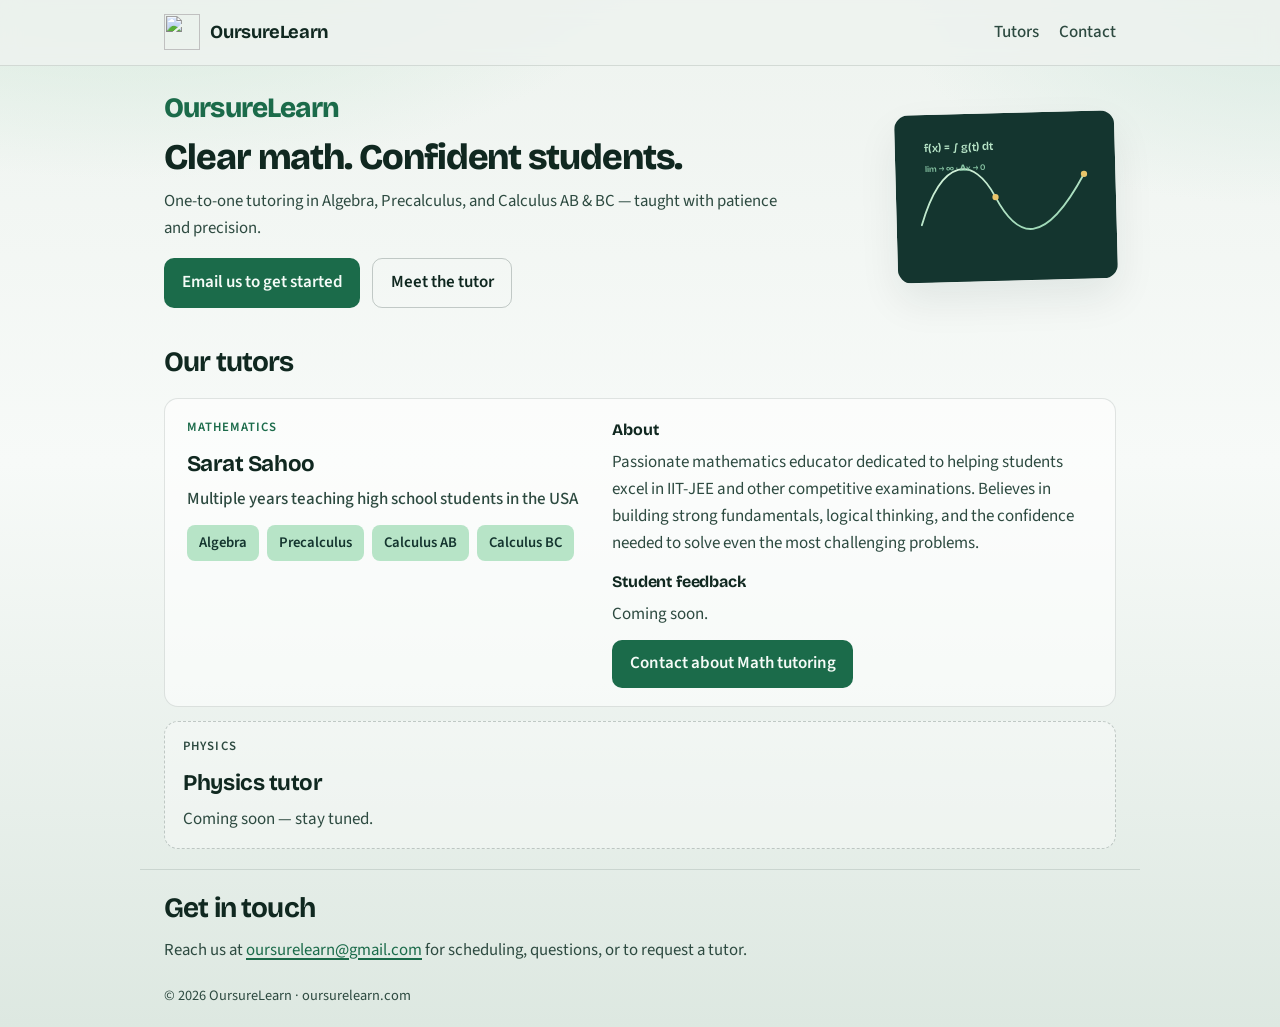
==== index.html @ 03bbeed2 "Add files via upload" ====
<!DOCTYPE html>
<html lang="en">
  <head>
    <meta charset="UTF-8" />
    <meta name="viewport" content="width=device-width, initial-scale=1" />
    <title>OursureLearn — Math Tutoring</title>
    <meta
      name="description"
      content="OursureLearn connects students with experienced tutors. Math tutoring with Sarat Sahoo — Algebra, Precalculus, Calculus AB & BC."
    />
    <link rel="icon" href="assets/favicon.svg" type="image/svg+xml" />
    <link rel="preconnect" href="https://fonts.googleapis.com" />
    <link rel="preconnect" href="https://fonts.gstatic.com" crossorigin />
    <link
      href="https://fonts.googleapis.com/css2?family=Bricolage+Grotesque:opsz,wght@12..96,500;12..96,700;12..96,800&family=Source+Sans+3:wght@400;500;600&display=swap"
      rel="stylesheet"
    />
    <link rel="stylesheet" href="styles.css" />
  </head>
  <body>
    <header class="site-header">
      <div class="site-header-inner">
        <a class="brand" href="#top" aria-label="OursureLearn home">
          <img src="assets/logo.svg" alt="" width="36" height="36" />
          <span>OursureLearn</span>
        </a>
        <nav class="nav" aria-label="Primary">
          <a href="#tutors">Tutors</a>
          <a href="#contact">Contact</a>
        </nav>
      </div>
    </header>

    <main id="top">
      <section class="hero" aria-labelledby="hero-heading">
        <div class="hero-copy">
          <p class="brand-mark">OursureLearn</p>
          <h1 id="hero-heading">Clear math. Confident students.</h1>
          <p class="lede">
            One-to-one tutoring in Algebra, Precalculus, and Calculus AB &amp; BC — taught with patience and precision.
          </p>
          <div class="cta-row">
            <a class="btn primary" href="mailto:oursurelearn@gmail.com"
              >Email us to get started</a
            >
            <a class="btn ghost" href="#tutors">Meet the tutor</a>
          </div>
        </div>
        <div class="hero-visual" aria-hidden="true">
          <div class="board">
            <svg class="board-art" viewBox="0 0 420 320" role="img">
              <defs>
                <linearGradient id="chalk" x1="0" y1="0" x2="1" y2="1">
                  <stop offset="0%" stop-color="#d8f3dc" />
                  <stop offset="100%" stop-color="#95d5b2" />
                </linearGradient>
              </defs>
              <rect width="420" height="320" rx="4" fill="#14352f" />
              <path
                d="M48 210 C90 80, 150 80, 190 160 S280 260, 360 120"
                fill="none"
                stroke="url(#chalk)"
                stroke-width="3.5"
                stroke-linecap="round"
              />
              <text x="56" y="70" class="eq" fill="#b7e4c7">f(x) = ∫ g(t) dt</text>
              <text x="56" y="108" class="eq small" fill="#95d5b2">
                lim → ∞ · Δx → 0
              </text>
              <circle cx="190" cy="160" r="6" fill="#e9c46a" />
              <circle cx="360" cy="120" r="6" fill="#e9c46a" />
            </svg>
          </div>
        </div>
      </section>

      <section id="tutors" class="tutors" aria-labelledby="tutors-heading">
        <div class="section-head">
          <h2 id="tutors-heading">Our tutors</h2>
        </div>

        <article class="tutor">
          <div class="tutor-meta">
            <p class="subject-tag">Mathematics</p>
            <h3>Sarat Sahoo</h3>
            <p class="experience">Multiple years teaching high school students in the USA</p>
            <ul class="topics">
              <li>Algebra</li>
              <li>Precalculus</li>
              <li>Calculus AB</li>
              <li>Calculus BC</li>
            </ul>
          </div>
          <div class="tutor-details">
            <div class="detail-block">
              <h4>About</h4>
              <p>
                Passionate mathematics educator dedicated to helping students excel in IIT-JEE and other competitive examinations. Believes in building strong fundamentals, logical thinking, and the confidence needed to solve even the most challenging problems.
              </p>
            </div>
            <div class="detail-block">
              <h4>Student feedback</h4>
              <p>Coming soon.</p>
            </div>
            <a class="btn primary" href="mailto:oursurelearn@gmail.com"
              >Contact about Math tutoring</a
            >
          </div>
        </article>

        <aside class="coming-soon" aria-labelledby="physics-heading">
          <p class="subject-tag muted">Physics</p>
          <h3 id="physics-heading">Physics tutor</h3>
          <p>Coming soon — stay tuned.</p>
        </aside>
      </section>

      <section id="contact" class="contact" aria-labelledby="contact-heading">
        <h2 id="contact-heading">Get in touch</h2>
        <p>
          Reach us at <a href="mailto:oursurelearn@gmail.com">oursurelearn@gmail.com</a> for scheduling, questions, or to request a tutor.
        </p>
      </section>
    </main>

    <footer class="site-footer">
      <p>© <span id="year"></span> OursureLearn · oursurelearn.com</p>
    </footer>

    <script>
      document.getElementById("year").textContent = new Date().getFullYear();
    </script>
  </body>
</html>
---- styles.css ----
:root {
  --ink: #102820;
  --ink-soft: #2d4a40;
  --paper: #eef3ef;
  --paper-deep: #dde8e1;
  --board: #14352f;
  --accent: #1b6b4a;
  --accent-hover: #15553b;
  --highlight: #b7e4c7;
  --amber: #c9851a;
  --line: rgba(16, 40, 32, 0.12);
  --radius: 14px;
  --shadow: 0 18px 40px rgba(16, 40, 32, 0.08);
  --font-display: "Bricolage Grotesque", system-ui, sans-serif;
  --font-body: "Source Sans 3", system-ui, sans-serif;
}

*,
*::before,
*::after {
  box-sizing: border-box;
}

html {
  scroll-behavior: smooth;
}

body {
  margin: 0;
  color: var(--ink);
  font-family: var(--font-body);
  font-size: 1.0625rem;
  line-height: 1.6;
  background:
    radial-gradient(ellipse 80% 50% at 10% -10%, #cfe8d8 0%, transparent 55%),
    radial-gradient(ellipse 60% 40% at 100% 0%, #d9ebe2 0%, transparent 50%),
    linear-gradient(180deg, var(--paper) 0%, #f7faf8 45%, var(--paper-deep) 100%);
  min-height: 100vh;
}

img {
  display: block;
  max-width: 100%;
}

a {
  color: var(--accent);
  text-decoration-thickness: 1.5px;
  text-underline-offset: 0.18em;
}

a:hover {
  color: var(--accent-hover);
}

.site-header {
  position: sticky;
  top: 0;
  z-index: 10;
  background: rgba(238, 243, 239, 0.85);
  backdrop-filter: blur(10px);
  border-bottom: 1px solid var(--line);
}

.site-header-inner {
  display: flex;
  align-items: center;
  justify-content: space-between;
  gap: 1rem;
  max-width: 1000px;
  margin-inline: auto;
  width: 100%;
  padding: 0.9rem 1.5rem;
}

.brand {
  display: inline-flex;
  align-items: center;
  gap: 0.65rem;
  color: var(--ink);
  text-decoration: none;
  font-family: var(--font-display);
  font-weight: 700;
  font-size: 1.15rem;
  letter-spacing: -0.02em;
}

.nav {
  display: flex;
  gap: 1.25rem;
}

.nav a {
  color: var(--ink-soft);
  text-decoration: none;
  font-weight: 500;
}

.nav a:hover {
  color: var(--ink);
}

.hero {
  display: flex;
  align-items: center;
  gap: 1.75rem;
  max-width: 1000px;
  margin-inline: auto;
  width: 100%;
  padding: 1.25rem 1.5rem 0.75rem;
}

.hero-copy {
  flex: 1 1 auto;
  min-width: 0;
}

.brand-mark {
  margin: 0 0 0.4rem;
  font-family: var(--font-display);
  font-size: clamp(1.35rem, 2.5vw, 1.75rem);
  font-weight: 800;
  letter-spacing: -0.03em;
  color: var(--accent);
  animation: rise 0.7s ease both;
}

.hero h1 {
  margin: 0 0 0.6rem;
  font-family: var(--font-display);
  font-size: clamp(1.65rem, 3.2vw, 2.25rem);
  font-weight: 800;
  line-height: 1.15;
  letter-spacing: -0.03em;
  white-space: nowrap;
  animation: rise 0.7s ease 0.08s both;
}

.lede {
  margin: 0 0 1rem;
  max-width: 40rem;
  color: var(--ink-soft);
  font-size: 1.05rem;
  animation: rise 0.7s ease 0.16s both;
}

.cta-row {
  display: flex;
  flex-wrap: wrap;
  gap: 0.75rem;
  animation: rise 0.7s ease 0.24s both;
}

.btn {
  display: inline-flex;
  align-items: center;
  justify-content: center;
  padding: 0.65rem 1.1rem;
  border-radius: 10px;
  font-weight: 600;
  text-decoration: none;
  transition: background 0.2s ease, color 0.2s ease, transform 0.2s ease;
}

.btn:hover {
  transform: translateY(-1px);
}

.btn.primary {
  background: var(--accent);
  color: #f4fbf7;
}

.btn.primary:hover {
  background: var(--accent-hover);
  color: #fff;
}

.btn.ghost {
  background: transparent;
  color: var(--ink);
  border: 1.5px solid rgba(16, 40, 32, 0.22);
}

.btn.ghost:hover {
  border-color: var(--ink);
  color: var(--ink);
}

.hero-visual {
  animation: fade-in 1s ease 0.2s both;
  flex: 0 0 220px;
  width: 220px;
}

.board {
  border-radius: var(--radius);
  overflow: hidden;
  box-shadow: var(--shadow);
  transform: rotate(-1.5deg);
}

.board-art {
  width: 100%;
  height: auto;
  display: block;
}

.board-art .eq {
  font-family: var(--font-display);
  font-size: 22px;
  font-weight: 600;
}

.board-art .eq.small {
  font-size: 16px;
  opacity: 0.9;
}

.tutors,
.contact {
  max-width: 1000px;
  margin-inline: auto;
  width: 100%;
  padding: 1.25rem 1.5rem;
}

.section-head {
  max-width: 40rem;
  margin-bottom: 0.85rem;
}

.section-head h2,
.contact h2 {
  margin: 0;
  font-family: var(--font-display);
  font-size: clamp(1.4rem, 2.5vw, 1.75rem);
  letter-spacing: -0.03em;
}

.section-head p {
  margin: 0;
  color: var(--ink-soft);
}

.tutor {
  display: grid;
  grid-template-columns: 0.9fr 1.1fr;
  gap: clamp(1rem, 3vw, 2rem);
  padding: 1.15rem 1.35rem;
  background: rgba(255, 255, 255, 0.55);
  border: 1px solid var(--line);
  border-radius: var(--radius);
}

.subject-tag {
  margin: 0 0 0.5rem;
  font-size: 0.8rem;
  font-weight: 600;
  letter-spacing: 0.08em;
  text-transform: uppercase;
  color: var(--accent);
}

.subject-tag.muted {
  color: var(--ink-soft);
}

.tutor h3,
.coming-soon h3 {
  margin: 0 0 0.25rem;
  font-family: var(--font-display);
  font-size: 1.4rem;
  letter-spacing: -0.02em;
}

.experience {
  margin: 0 0 0.75rem;
  color: var(--ink-soft);
  font-weight: 500;
}

.topics {
  display: flex;
  flex-wrap: wrap;
  gap: 0.5rem;
  margin: 0;
  padding: 0;
  list-style: none;
}

.topics li {
  padding: 0.4rem 0.75rem;
  background: var(--highlight);
  color: var(--board);
  border-radius: 8px;
  font-size: 0.92rem;
  font-weight: 600;
}

.detail-block {
  margin-bottom: 0.75rem;
}

.detail-block h4 {
  margin: 0 0 0.35rem;
  font-family: var(--font-display);
  font-size: 1rem;
  letter-spacing: -0.01em;
}

.detail-block p {
  margin: 0;
  color: var(--ink-soft);
}

.coming-soon {
  margin-top: 0.85rem;
  padding: 0.9rem 1.15rem;
  border: 1.5px dashed rgba(16, 40, 32, 0.22);
  border-radius: var(--radius);
  background: rgba(255, 255, 255, 0.35);
}

.coming-soon p:last-child {
  margin: 0.35rem 0 0;
  color: var(--ink-soft);
}

.contact {
  border-top: 1px solid var(--line);
  padding-top: 1rem;
  padding-bottom: 0.5rem;
}

.contact p {
  margin: 0.4rem 0 0;
  color: var(--ink-soft);
  font-size: 1.05rem;
  white-space: nowrap;
}

.site-footer {
  max-width: 1000px;
  margin-inline: auto;
  width: 100%;
  padding: 0.75rem 1.5rem 1.25rem;
  color: var(--ink-soft);
  font-size: 0.9rem;
}

.site-footer p {
  margin: 0;
}

@keyframes rise {
  from {
    opacity: 0;
    transform: translateY(14px);
  }
  to {
    opacity: 1;
    transform: translateY(0);
  }
}

@keyframes fade-in {
  from {
    opacity: 0;
  }
  to {
    opacity: 1;
  }
}

@media (max-width: 860px) {
  .hero,
  .tutor {
    flex-direction: column;
  }

  .tutor {
    display: grid;
    grid-template-columns: 1fr;
  }

  .hero {
    align-items: flex-start;
    padding-top: 1rem;
    padding-bottom: 0.5rem;
  }

  .hero h1 {
    white-space: normal;
  }

  .board {
    transform: none;
  }

  .hero-visual {
    flex: 0 0 auto;
    width: 180px;
  }

  .contact p {
    white-space: normal;
  }
}

@media (prefers-reduced-motion: reduce) {
  html {
    scroll-behavior: auto;
  }

  .brand-mark,
  .hero h1,
  .lede,
  .cta-row,
  .hero-visual {
    animation: none;
  }

  .btn:hover {
    transform: none;
  }
}
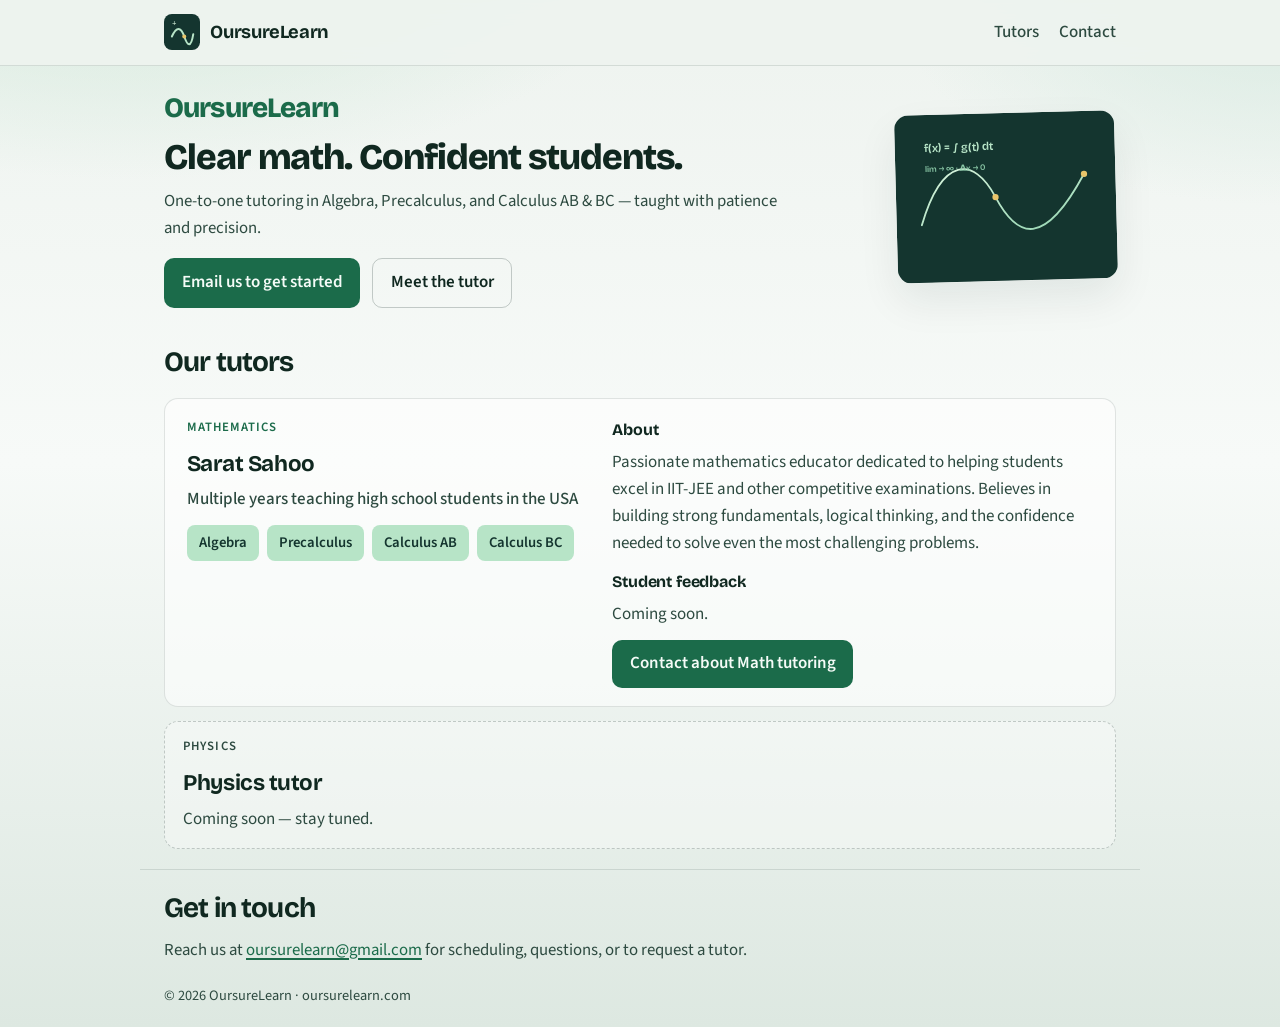
==== commit a3ccb939: "Add files via upload Modified 1" ====
--- a/index.html
+++ b/index.html
@@ -3,11 +3,20 @@
   <head>
     <meta charset="UTF-8" />
     <meta name="viewport" content="width=device-width, initial-scale=1" />
-    <title>OursureLearn — Math Tutoring</title>
+    <title>OursureLearn — Tutoring</title>
     <meta
       name="description"
       content="OursureLearn connects students with experienced tutors. Math tutoring with Sarat Sahoo — Algebra, Precalculus, Calculus AB & BC."
     />
+    <meta property="og:title" content="OursureLearn — Tutoring" />
+    <meta
+      property="og:description"
+      content="OursureLearn connects students with experienced tutors. Math tutoring with Sarat Sahoo — Algebra, Precalculus, Calculus AB & BC."
+    />
+    <meta property="og:url" content="https://oursurelearn.com/" />
+    <meta property="og:type" content="website" />
+    <meta name="twitter:card" content="summary" />
+    <meta name="twitter:title" content="OursureLearn — Tutoring" />
     <link rel="icon" href="assets/favicon.svg" type="image/svg+xml" />
     <link rel="preconnect" href="https://fonts.googleapis.com" />
     <link rel="preconnect" href="https://fonts.gstatic.com" crossorigin />
--- a/styles.css
+++ b/styles.css
@@ -57,8 +57,9 @@
   position: sticky;
   top: 0;
   z-index: 10;
-  background: rgba(238, 243, 239, 0.85);
+  background: rgba(238, 243, 239, 0.96);
   backdrop-filter: blur(10px);
+  -webkit-backdrop-filter: blur(10px);
   border-bottom: 1px solid var(--line);
 }
 
@@ -374,9 +375,79 @@
 }
 
 @media (max-width: 860px) {
-  .hero,
-  .tutor {
-    flex-direction: column;
+  .site-header-inner {
+    padding: 0.7rem 1rem;
+    gap: 0.75rem;
+  }
+
+  .brand {
+    font-size: 0.98rem;
+    gap: 0.45rem;
+    min-width: 0;
+  }
+
+  .brand img {
+    width: 28px;
+    height: 28px;
+    flex-shrink: 0;
+  }
+
+  .brand span {
+    overflow: hidden;
+    text-overflow: ellipsis;
+    white-space: nowrap;
+  }
+
+  .nav {
+    gap: 0.85rem;
+    flex-shrink: 0;
+  }
+
+  .nav a {
+    font-size: 0.92rem;
+  }
+
+  .hero {
+    flex-direction: row;
+    flex-wrap: nowrap;
+    align-items: center;
+    gap: 0.85rem;
+    padding: 1rem 1rem 0.75rem;
+  }
+
+  .hero-copy {
+    flex: 1 1 auto;
+    min-width: 0;
+  }
+
+  .brand-mark {
+    font-size: 1.1rem;
+    margin-bottom: 0.25rem;
+  }
+
+  .hero h1 {
+    white-space: normal;
+    font-size: 1.4rem;
+    margin-bottom: 0.45rem;
+  }
+
+  .lede {
+    font-size: 0.98rem;
+    margin-bottom: 0.75rem;
+  }
+
+  .btn {
+    padding: 0.55rem 0.9rem;
+    font-size: 0.92rem;
+  }
+
+  .board {
+    transform: none;
+  }
+
+  .hero-visual {
+    flex: 0 0 112px;
+    width: 112px;
   }
 
   .tutor {
@@ -384,27 +455,28 @@
     grid-template-columns: 1fr;
   }
 
-  .hero {
-    align-items: flex-start;
-    padding-top: 1rem;
-    padding-bottom: 0.5rem;
-  }
-
-  .hero h1 {
-    white-space: normal;
-  }
-
-  .board {
-    transform: none;
-  }
-
-  .hero-visual {
-    flex: 0 0 auto;
-    width: 180px;
+  .tutors,
+  .contact {
+    padding: 1rem;
   }
 
   .contact p {
     white-space: normal;
+  }
+}
+
+@media (max-width: 400px) {
+  .brand-mark {
+    display: none;
+  }
+
+  .hero-visual {
+    flex: 0 0 96px;
+    width: 96px;
+  }
+
+  .nav {
+    gap: 0.65rem;
   }
 }
 
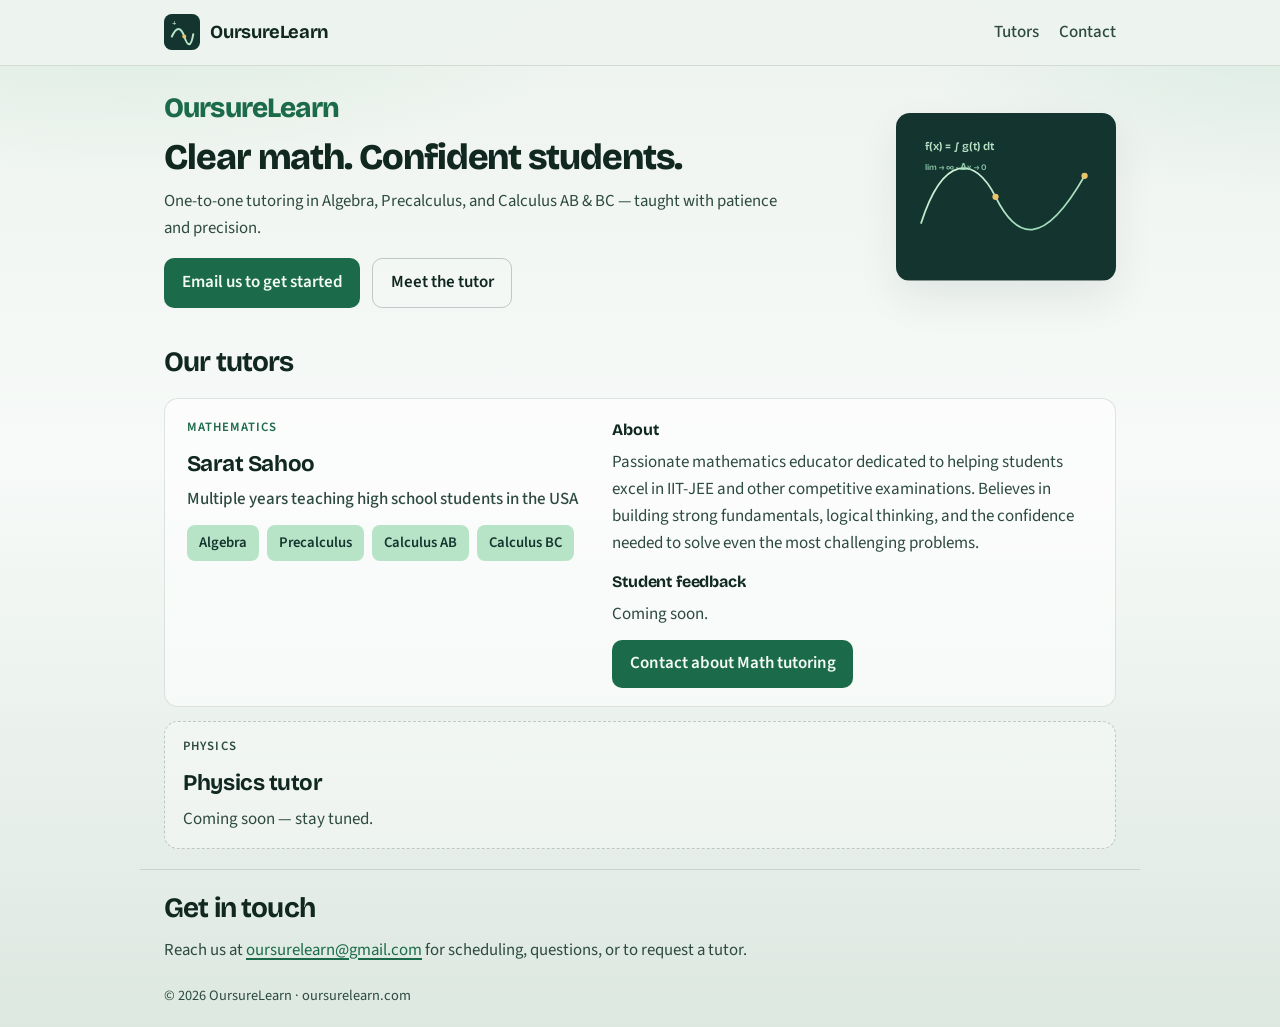
==== commit 4a8ce530: "Add files via upload" ====
--- a/index.html
+++ b/index.html
@@ -49,7 +49,9 @@
             One-to-one tutoring in Algebra, Precalculus, and Calculus AB &amp; BC — taught with patience and precision.
           </p>
           <div class="cta-row">
-            <a class="btn primary" href="mailto:oursurelearn@gmail.com"
+            <a
+              class="btn primary"
+              href="mailto:oursurelearn@gmail.com?subject=Tutoring%20inquiry%20%E2%80%94%20get%20started&body=Hi%20OursureLearn%2C%0A%0AI%27d%20like%20to%20get%20started%20with%20tutoring.%0A%0AStudent%20name%3A%20%0AGrade%20%2F%20level%3A%20%0ASubject%20interest%3A%20%0A%0AThank%20you%21"
               >Email us to get started</a
             >
             <a class="btn ghost" href="#tutors">Meet the tutor</a>
@@ -111,7 +113,9 @@
               <h4>Student feedback</h4>
               <p>Coming soon.</p>
             </div>
-            <a class="btn primary" href="mailto:oursurelearn@gmail.com"
+            <a
+              class="btn primary"
+              href="mailto:oursurelearn@gmail.com?subject=Math%20tutoring%20inquiry%20%E2%80%94%20Sarat%20Sahoo&body=Hi%20OursureLearn%2C%0A%0AI%27m%20interested%20in%20Math%20tutoring%20with%20Sarat%20Sahoo.%0A%0AStudent%20name%3A%20%0AGrade%20%2F%20level%3A%20%0ATopics%20(Algebra%20%2F%20Precalculus%20%2F%20Calculus%20AB%20%2F%20BC)%3A%20%0A%0AThank%20you%21"
               >Contact about Math tutoring</a
             >
           </div>
@@ -127,7 +131,7 @@
       <section id="contact" class="contact" aria-labelledby="contact-heading">
         <h2 id="contact-heading">Get in touch</h2>
         <p>
-          Reach us at <a href="mailto:oursurelearn@gmail.com">oursurelearn@gmail.com</a> for scheduling, questions, or to request a tutor.
+          Reach us at <a href="mailto:oursurelearn@gmail.com?subject=General%20inquiry%20%E2%80%94%20OursureLearn">oursurelearn@gmail.com</a> for scheduling, questions, or to request a tutor.
         </p>
       </section>
     </main>
--- a/styles.css
+++ b/styles.css
@@ -198,7 +198,6 @@
   border-radius: var(--radius);
   overflow: hidden;
   box-shadow: var(--shadow);
-  transform: rotate(-1.5deg);
 }
 
 .board-art {
@@ -441,10 +440,6 @@
     font-size: 0.92rem;
   }
 
-  .board {
-    transform: none;
-  }
-
   .hero-visual {
     flex: 0 0 112px;
     width: 112px;
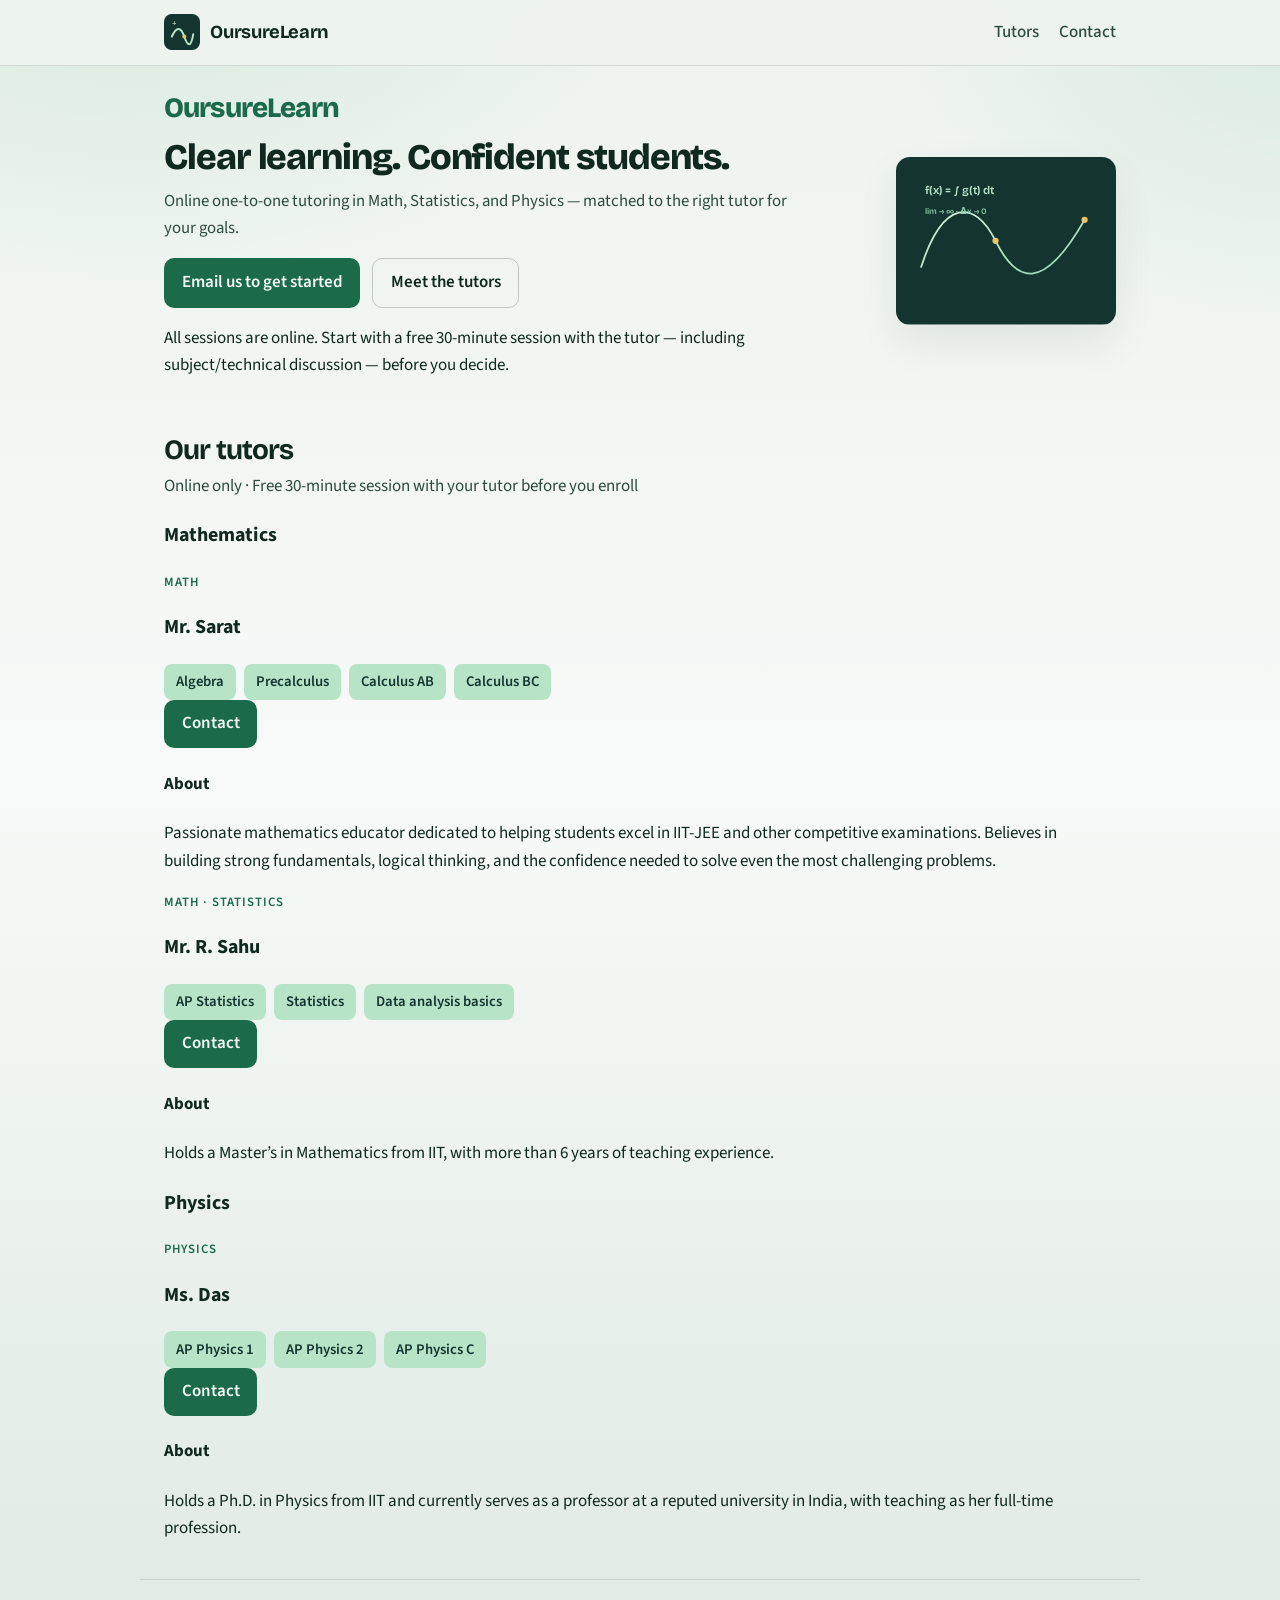
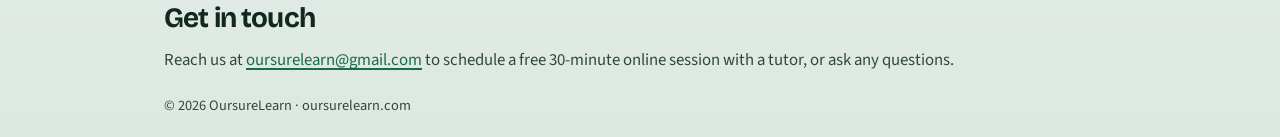
==== commit a3c6ae68: "Update index.html" ====
--- a/index.html
+++ b/index.html
@@ -6,12 +6,12 @@
     <title>OursureLearn — Tutoring</title>
     <meta
       name="description"
-      content="OursureLearn connects students with experienced tutors. Math tutoring with Sarat Sahoo — Algebra, Precalculus, Calculus AB & BC."
+      content="OursureLearn connects students with experienced tutors in Math, Statistics, and Physics. Online one-to-one tutoring with a free 30-minute tutor session before you decide."
     />
     <meta property="og:title" content="OursureLearn — Tutoring" />
     <meta
       property="og:description"
-      content="OursureLearn connects students with experienced tutors. Math tutoring with Sarat Sahoo — Algebra, Precalculus, Calculus AB & BC."
+      content="Online one-to-one tutoring in Math, Statistics, and Physics. Free 30-minute session with the tutor before you decide."
     />
     <meta property="og:url" content="https://oursurelearn.com/" />
     <meta property="og:type" content="website" />
@@ -44,18 +44,21 @@
       <section class="hero" aria-labelledby="hero-heading">
         <div class="hero-copy">
           <p class="brand-mark">OursureLearn</p>
-          <h1 id="hero-heading">Clear math. Confident students.</h1>
+          <h1 id="hero-heading">Clear learning. Confident students.</h1>
           <p class="lede">
-            One-to-one tutoring in Algebra, Precalculus, and Calculus AB &amp; BC — taught with patience and precision.
+            Online one-to-one tutoring in Math, Statistics, and Physics — matched to the right tutor for your goals.
           </p>
           <div class="cta-row">
             <a
               class="btn primary"
-              href="mailto:oursurelearn@gmail.com?subject=Tutoring%20inquiry%20%E2%80%94%20get%20started&body=Hi%20OursureLearn%2C%0A%0AI%27d%20like%20to%20get%20started%20with%20tutoring.%0A%0AStudent%20name%3A%20%0AGrade%20%2F%20level%3A%20%0ASubject%20interest%3A%20%0A%0AThank%20you%21"
+              href="mailto:oursurelearn@gmail.com?subject=Free%2030-min%20tutor%20session&body=Hi%20OursureLearn%2C%0A%0AI%27d%20like%20to%20book%20a%20free%2030-minute%20session%20with%20a%20tutor%20(including%20subject%2Ftechnical%20discussion).%0A%0AStudent%20name%3A%20%0AGrade%20%2F%20level%3A%20%0ASubject%20interest%3A%20%0APreferred%20times%3A%20%0A%0AThank%20you%21"
               >Email us to get started</a
             >
-            <a class="btn ghost" href="#tutors">Meet the tutor</a>
-          </div>
+            <a class="btn ghost" href="#tutors">Meet the tutors</a>
+          </div>
+          <p class="offer-note">
+            All sessions are online. Start with a free 30-minute session with the tutor — including subject/technical discussion — before you decide.
+          </p>
         </div>
         <div class="hero-visual" aria-hidden="true">
           <div class="board">
@@ -88,50 +91,106 @@
       <section id="tutors" class="tutors" aria-labelledby="tutors-heading">
         <div class="section-head">
           <h2 id="tutors-heading">Our tutors</h2>
-        </div>
-
-        <article class="tutor">
-          <div class="tutor-meta">
-            <p class="subject-tag">Mathematics</p>
-            <h3>Sarat Sahoo</h3>
-            <p class="experience">Multiple years teaching high school students in the USA</p>
-            <ul class="topics">
-              <li>Algebra</li>
-              <li>Precalculus</li>
-              <li>Calculus AB</li>
-              <li>Calculus BC</li>
-            </ul>
-          </div>
-          <div class="tutor-details">
-            <div class="detail-block">
-              <h4>About</h4>
-              <p>
-                Passionate mathematics educator dedicated to helping students excel in IIT-JEE and other competitive examinations. Believes in building strong fundamentals, logical thinking, and the confidence needed to solve even the most challenging problems.
-              </p>
-            </div>
-            <div class="detail-block">
-              <h4>Student feedback</h4>
-              <p>Coming soon.</p>
-            </div>
-            <a
-              class="btn primary"
-              href="mailto:oursurelearn@gmail.com?subject=Math%20tutoring%20inquiry%20%E2%80%94%20Sarat%20Sahoo&body=Hi%20OursureLearn%2C%0A%0AI%27m%20interested%20in%20Math%20tutoring%20with%20Sarat%20Sahoo.%0A%0AStudent%20name%3A%20%0AGrade%20%2F%20level%3A%20%0ATopics%20(Algebra%20%2F%20Precalculus%20%2F%20Calculus%20AB%20%2F%20BC)%3A%20%0A%0AThank%20you%21"
-              >Contact about Math tutoring</a
-            >
-          </div>
-        </article>
-
-        <aside class="coming-soon" aria-labelledby="physics-heading">
-          <p class="subject-tag muted">Physics</p>
-          <h3 id="physics-heading">Physics tutor</h3>
-          <p>Coming soon — stay tuned.</p>
-        </aside>
+          <p class="offer-note">
+            Online only · Free 30-minute session with your tutor before you enroll
+          </p>
+        </div>
+
+        <div class="subject-group">
+          <h3>Mathematics</h3>
+          <div class="tutor-list">
+            <article class="tutor-row">
+              <div>
+                <p class="subject-tag">Math</p>
+                <h3>Mr. Sarat</h3>
+              </div>
+              <div>
+                <ul class="topics">
+                  <li>Algebra</li>
+                  <li>Precalculus</li>
+                  <li>Calculus AB</li>
+                  <li>Calculus BC</li>
+                </ul>
+              </div>
+              <a
+                class="btn primary"
+                href="mailto:oursurelearn@gmail.com?subject=Math%20tutoring%20inquiry%20%E2%80%94%20Mr.%20Sarat&body=Hi%20OursureLearn%2C%0A%0AI%27m%20interested%20in%20Math%20tutoring%20with%20Mr.%20Sarat.%0A%0AStudent%20name%3A%20%0AGrade%20%2F%20level%3A%20%0ATopics%3A%20%0A%0AThank%20you%21"
+                >Contact</a
+              >
+              <div class="about">
+                <h4>About</h4>
+                <p>
+                  Passionate mathematics educator dedicated to helping students excel in IIT-JEE and other competitive examinations. Believes in building strong fundamentals, logical thinking, and the confidence needed to solve even the most challenging problems.
+                </p>
+              </div>
+            </article>
+
+            <article class="tutor-row">
+              <div>
+                <p class="subject-tag">Math · Statistics</p>
+                <h3>Mr. R. Sahu</h3>
+              </div>
+              <div>
+                <ul class="topics">
+                  <li>AP Statistics</li>
+                  <li>Statistics</li>
+                  <li>Data analysis basics</li>
+                </ul>
+              </div>
+              <a
+                class="btn primary"
+                href="mailto:oursurelearn@gmail.com?subject=Statistics%20tutoring%20inquiry%20%E2%80%94%20Mr.%20R.%20Sahu&body=Hi%20OursureLearn%2C%0A%0AI%27m%20interested%20in%20Statistics%20tutoring%20with%20Mr.%20R.%20Sahu.%0A%0AStudent%20name%3A%20%0AGrade%20%2F%20level%3A%20%0ATopics%3A%20%0A%0AThank%20you%21"
+                >Contact</a
+              >
+              <div class="about">
+                <h4>About</h4>
+                <p>
+                  Holds a Master’s in Mathematics from IIT, with more than 6 years of teaching experience.
+                </p>
+              </div>
+            </article>
+          </div>
+        </div>
+
+        <div class="subject-group">
+          <h3>Physics</h3>
+          <div class="tutor-list">
+            <article class="tutor-row">
+              <div>
+                <p class="subject-tag">Physics</p>
+                <h3>Ms. Das</h3>
+              </div>
+              <div>
+                <ul class="topics">
+                  <li>AP Physics 1</li>
+                  <li>AP Physics 2</li>
+                  <li>AP Physics C</li>
+                </ul>
+              </div>
+              <a
+                class="btn primary"
+                href="mailto:oursurelearn@gmail.com?subject=Physics%20tutoring%20inquiry%20%E2%80%94%20Ms.%20Das&body=Hi%20OursureLearn%2C%0A%0AI%27m%20interested%20in%20Physics%20tutoring%20with%20Ms.%20Das.%0A%0AStudent%20name%3A%20%0AGrade%20%2F%20level%3A%20%0ATopics%3A%20%0A%0AThank%20you%21"
+                >Contact</a
+              >
+              <div class="about">
+                <h4>About</h4>
+                <p>
+                  Holds a Ph.D. in Physics from IIT and currently serves as a professor at a reputed university in India, with teaching as her full-time profession.
+                </p>
+              </div>
+            </article>
+          </div>
+        </div>
       </section>
 
       <section id="contact" class="contact" aria-labelledby="contact-heading">
         <h2 id="contact-heading">Get in touch</h2>
         <p>
-          Reach us at <a href="mailto:oursurelearn@gmail.com?subject=General%20inquiry%20%E2%80%94%20OursureLearn">oursurelearn@gmail.com</a> for scheduling, questions, or to request a tutor.
+          Reach us at
+          <a href="mailto:oursurelearn@gmail.com?subject=Free%2030-min%20tutor%20session"
+            >oursurelearn@gmail.com</a
+          >
+          to schedule a free 30-minute online session with a tutor, or ask any questions.
         </p>
       </section>
     </main>
